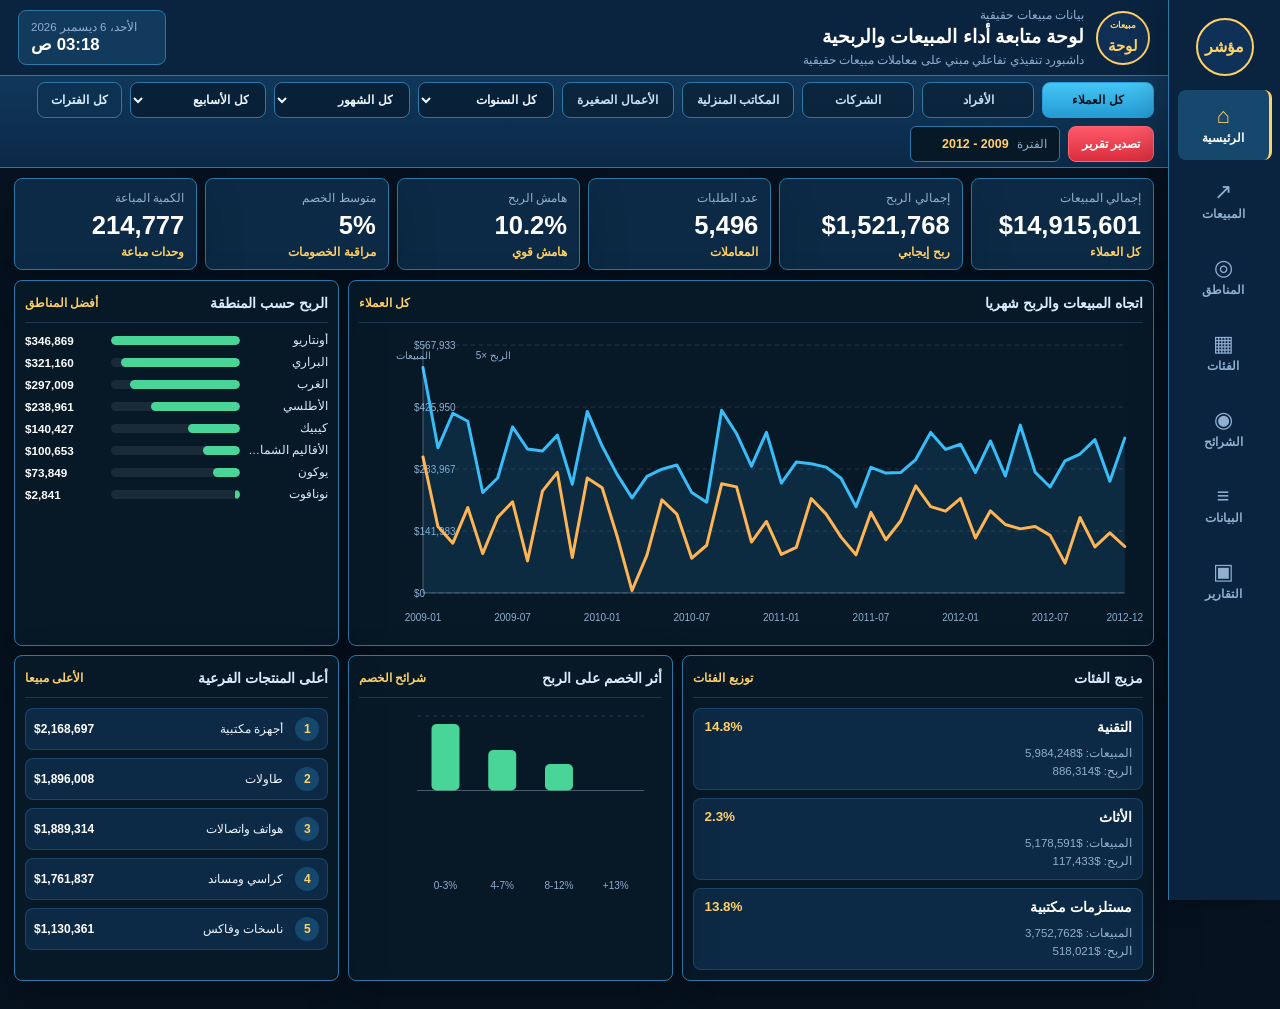
==== web_dashboard/index.html @ dd6aa6f0 "Initial Arabic sales dashboard portfolio" ====
<!doctype html>
<html lang="ar" dir="rtl">
  <head>
    <meta charset="utf-8" />
    <meta name="viewport" content="width=device-width, initial-scale=1" />
    <title>لوحة مبيعات تنفيذية</title>
    <link rel="stylesheet" href="styles.css" />
  </head>
  <body>
    <div class="data-error-message">تعذر تحميل بيانات نموذج المبيعات. يرجى فتح المشروع من رابط الداشبورد أو تشغيله عبر خادم محلي بسيط.</div>
    <aside class="sidebar" aria-label="التنقل">
      <div class="brand-mark">
        <span>مؤشر</span>
      </div>
      <button class="nav-item is-active" data-page="overview" type="button">
        <span class="nav-icon">⌂</span>
        <span>الرئيسية</span>
      </button>
      <button class="nav-item" data-page="sales" type="button">
        <span class="nav-icon">↗</span>
        <span>المبيعات</span>
      </button>
      <button class="nav-item" data-page="regions" type="button">
        <span class="nav-icon">◎</span>
        <span>المناطق</span>
      </button>
      <button class="nav-item" data-page="categories" type="button">
        <span class="nav-icon">▦</span>
        <span>الفئات</span>
      </button>
      <button class="nav-item" data-page="segments" type="button">
        <span class="nav-icon">◉</span>
        <span>الشرائح</span>
      </button>
      <button class="nav-item" data-page="data" type="button">
        <span class="nav-icon">≡</span>
        <span>البيانات</span>
      </button>
      <button class="nav-item" data-page="reports" type="button">
        <span class="nav-icon">▣</span>
        <span>التقارير</span>
      </button>
    </aside>

    <header class="header">
      <div class="identity">
        <div class="seal">
          <span>مبيعات</span>
          <b>لوحة</b>
        </div>
        <div>
          <p>بيانات مبيعات حقيقية</p>
          <h1>لوحة متابعة أداء المبيعات والربحية</h1>
          <small>داشبورد تنفيذي تفاعلي مبني على معاملات مبيعات حقيقية</small>
        </div>
      </div>
      <div class="clock-box">
        <span id="todayLabel">اليوم</span>
        <strong id="clockLabel">--:--</strong>
      </div>
    </header>

    <section class="filter-bar">
      <button class="filter-btn is-active" data-segment="All" type="button">كل العملاء</button>
      <div id="segmentFilters" class="segment-filters"></div>
      <select id="yearFilter" class="time-filter" aria-label="فلتر السنة"></select>
      <select id="monthFilter" class="time-filter" aria-label="فلتر الشهر"></select>
      <select id="weekFilter" class="time-filter" aria-label="فلتر الأسبوع"></select>
      <button id="clearFiltersBtn" class="utility-btn" type="button">كل الفترات</button>
      <button id="exportPdfBtn" class="danger-btn" type="button">تصدير تقرير</button>
      <div class="filter-status">
        <span>الفترة</span>
        <strong id="periodLabel">2009 - 2012</strong>
      </div>
    </section>

    <main class="main">
      <section class="page is-active" data-page-panel="overview">
        <section class="kpi-grid" aria-label="Main KPIs">
          <article class="kpi-card">
            <span>إجمالي المبيعات</span>
            <strong id="salesKpi">$0</strong>
            <small id="salesSub">كل الشرائح</small>
          </article>
          <article class="kpi-card">
            <span>إجمالي الربح</span>
            <strong id="profitKpi">$0</strong>
            <small id="profitSub">الربحية</small>
          </article>
          <article class="kpi-card">
            <span>عدد الطلبات</span>
            <strong id="ordersKpi">0</strong>
            <small>المعاملات</small>
          </article>
          <article class="kpi-card">
            <span>هامش الربح</span>
            <strong id="marginKpi">0%</strong>
            <small id="marginSub">نسبة الربح للمبيعات</small>
          </article>
          <article class="kpi-card">
            <span>متوسط الخصم</span>
            <strong id="discountKpi">0%</strong>
            <small>مراقبة الخصومات</small>
          </article>
          <article class="kpi-card">
            <span>الكمية المباعة</span>
            <strong id="quantityKpi">0</strong>
            <small>وحدات مباعة</small>
          </article>
        </section>

        <section class="dashboard-grid">
          <article class="panel panel-wide">
            <header class="panel-head">
              <h2>اتجاه المبيعات والربح شهريا</h2>
              <span id="activeSegmentLabel">كل العملاء</span>
            </header>
            <svg id="trendChart" class="chart trend-chart" role="img" aria-label="رسم اتجاه المبيعات والربح شهريا"></svg>
          </article>

          <article class="panel">
            <header class="panel-head">
              <h2>الربح حسب المنطقة</h2>
              <span>أفضل المناطق</span>
            </header>
            <div id="regionBars" class="metric-bars"></div>
          </article>

          <article class="panel">
            <header class="panel-head">
              <h2>مزيج الفئات</h2>
              <span>توزيع الفئات</span>
            </header>
            <div id="categoryCards" class="category-cards"></div>
          </article>

          <article class="panel">
            <header class="panel-head">
              <h2>أثر الخصم على الربح</h2>
              <span>شرائح الخصم</span>
            </header>
            <svg id="discountChart" class="chart small-chart" role="img" aria-label="Discount profit chart"></svg>
          </article>

          <article class="panel">
            <header class="panel-head">
              <h2>أعلى المنتجات الفرعية</h2>
              <span>الأعلى مبيعا</span>
            </header>
            <ol id="topSubcategories" class="rank-list"></ol>
          </article>
        </section>
      </section>

      <section class="page" data-page-panel="sales">
        <div class="page-title">
          <h2>تحليل المبيعات</h2>
          <p>مؤشرات شهرية تساعد العميل على رؤية النمو، التذبذب، ومواسم القوة.</p>
        </div>
        <article class="panel panel-full">
          <svg id="salesPageChart" class="chart page-chart" role="img" aria-label="رسم تحليل المبيعات"></svg>
        </article>
      </section>

      <section class="page" data-page-panel="regions">
        <div class="page-title">
          <h2>أداء المناطق</h2>
          <p>مقارنة المبيعات والربح لتحديد المناطق الأعلى قيمة والأكثر احتياجا للتحسين.</p>
        </div>
        <div id="regionTable" class="table-panel"></div>
      </section>

      <section class="page" data-page-panel="categories">
        <div class="page-title">
          <h2>أداء الفئات</h2>
          <p>تحليل الربحية حسب فئات المنتجات الرئيسية.</p>
        </div>
        <div id="categoryTable" class="table-panel"></div>
      </section>

      <section class="page" data-page-panel="segments">
        <div class="page-title">
          <h2>شرائح العملاء</h2>
          <p>اختيار أي شريحة من الفلاتر يغير كل الأرقام والرسوم فوريا.</p>
        </div>
        <div id="segmentCards" class="segment-grid"></div>
      </section>

      <section class="page" data-page-panel="data">
        <div class="page-title">
          <h2>مصدر البيانات</h2>
          <p>الداشبورد مبني على بيانات مبيعات تجزئة حقيقية موجودة داخل مشروع المبيعات.</p>
        </div>
        <article class="panel panel-full data-note">
          <h3>نموذج معرض أعمال</h3>
          <p>هذا النموذج مناسب لطلبات العملاء التي تطلب داشبورد احترافي يعرض المبيعات، الأرباح، المناطق، الفئات، والشرائح. يمكن تحويل نفس التصميم إلى ملف جداول أو لوحة مؤشرات أعمال أو تسليمه كصفحة ويب مستقلة.</p>
          <div class="source-grid">
            <span>مصدر البيانات</span><b>بيانات مبيعات تجزئة حقيقية</b>
            <span>عدد الصفوف</span><b>8,399 معاملة</b>
            <span>الفترة</span><b>2009 - 2012</b>
            <span>الاستخدام</span><b>داشبورد أداء المبيعات</b>
          </div>
        </article>
      </section>

      <section class="page" data-page-panel="reports">
        <div class="reports-toolbar">
          <h2>التقارير</h2>
          <div>
            <button id="reportCsvBtn" class="utility-btn" type="button">تصدير جدول</button>
            <button id="reportJsonBtn" class="utility-btn" type="button">تصدير بيانات</button>
            <button id="reportPdfBtn" class="danger-btn" type="button">تصدير تقرير</button>
          </div>
        </div>
        <section class="report-grid">
          <article class="report-card">
            <div class="report-icon blue">▣</div>
            <h3>تقرير شهري شامل</h3>
            <p>يشمل جميع المؤشرات مع أفضل المناطق والفئات والشرائح.</p>
            <span class="report-status ready">جاهز</span>
            <button class="link-action" data-report="monthly" type="button">اضغط للعرض ←</button>
          </article>
          <article class="report-card">
            <div class="report-icon gold">▤</div>
            <h3>تقرير أسبوعي</h3>
            <p>ملخص الأسبوع المحدد أو كل الأسابيع عند عدم الاختيار.</p>
            <span class="report-status weekly">أسبوعي</span>
            <button class="link-action" data-report="weekly" type="button">اضغط للعرض ←</button>
          </article>
          <article class="report-card">
            <div class="report-icon green">▥</div>
            <h3>مقارنة المناطق</h3>
            <p>مقارنة الأداء بين المناطق حسب المبيعات والربح والهامش.</p>
            <span class="report-status analysis">تحليلي</span>
            <button class="link-action" data-report="regions" type="button">اضغط للعرض ←</button>
          </article>
        </section>
        <article id="reportPreview" class="report-preview"></article>
      </section>
    </main>

    <script src="data/sales_transactions.js"></script>
    <script src="app.js"></script>
  </body>
</html>
---- web_dashboard/styles.css ----
:root {
  color-scheme: dark;
  --sidebar: 112px;
  --header: 76px;
  --filters: 92px;
  --bg: #06121f;
  --navy: #0a2440;
  --navy-2: #113a5c;
  --navy-3: #071827;
  --panel: #0c2a45;
  --panel-2: #16486d;
  --line: #2d78a8;
  --line-soft: rgba(76, 139, 194, 0.28);
  --text: #edf6ff;
  --muted: #8fb0d0;
  --gold: #ffd166;
  --blue: #38bdf8;
  --green: #48d597;
  --red: #ff5d6c;
  --orange: #ffb454;
  --shadow: 0 18px 48px rgba(0, 0, 0, 0.22);
  --accent: #2d9cdb;
}

* {
  box-sizing: border-box;
}

html {
  scroll-behavior: smooth;
}

body {
  margin: 0;
  min-height: 100vh;
  overflow-x: hidden;
  background: var(--bg);
  color: var(--text);
  font-family: "Segoe UI", Tahoma, Arial, sans-serif;
}

.data-error-message {
  display: none;
  position: fixed;
  top: 18px;
  left: 18px;
  z-index: 1000;
  max-width: 420px;
  padding: 14px 16px;
  border: 1px solid #ffb454;
  border-radius: 10px;
  background: #2b1d05;
  color: #ffe0a3;
  box-shadow: var(--shadow);
}

.data-error .data-error-message {
  display: block;
}

button {
  font: inherit;
}

.sidebar {
  position: fixed;
  inset: 0 0 0 auto;
  width: var(--sidebar);
  z-index: 20;
  display: flex;
  flex-direction: column;
  align-items: center;
  gap: 6px;
  padding: 18px 9px;
  background: var(--navy);
  border-left: 1px solid var(--line);
  box-shadow: -12px 0 28px rgba(0, 0, 0, 0.18);
}

.brand-mark {
  width: 58px;
  height: 58px;
  display: grid;
  place-items: center;
  margin-bottom: 8px;
  border: 2px solid var(--gold);
  border-radius: 50%;
  background: #0f3158;
  color: var(--gold);
  font-weight: 800;
  line-height: 1;
}

.brand-mark span {
  display: block;
  font-size: 1rem;
}

.nav-item {
  width: 94px;
  min-height: 70px;
  display: flex;
  flex-direction: column;
  align-items: center;
  justify-content: center;
  gap: 4px;
  border: 0;
  border-right: 3px solid transparent;
  border-radius: 8px;
  background: transparent;
  color: var(--muted);
  cursor: pointer;
  text-align: center;
  transition: background 170ms ease, color 170ms ease, border-color 170ms ease;
}

.nav-item:hover,
.nav-item.is-active {
  background: var(--panel-2);
  color: #fff;
  border-right-color: var(--gold);
}

.nav-item.is-active .nav-icon {
  color: var(--gold);
}

.nav-icon {
  font-size: 1.35rem;
  line-height: 1;
}

.nav-item span:last-child {
  font-size: 0.72rem;
  font-weight: 700;
}

.header {
  position: fixed;
  top: 0;
  right: var(--sidebar);
  left: 0;
  height: var(--header);
  z-index: 15;
  display: flex;
  align-items: center;
  justify-content: space-between;
  gap: 18px;
  padding: 0 18px;
  background: var(--navy);
  border-bottom: 1px solid var(--line);
}

.identity {
  display: flex;
  align-items: center;
  gap: 12px;
}

.seal {
  width: 54px;
  height: 54px;
  display: grid;
  place-items: center;
  border: 2px solid var(--gold);
  border-radius: 50%;
  background: #102f54;
  color: var(--gold);
  text-align: center;
}

.seal span {
  display: block;
  font-size: 0.54rem;
  font-weight: 800;
}

.seal b {
  display: block;
  margin-top: -9px;
  font-size: 0.95rem;
}

.identity p,
.identity small {
  margin: 0;
  color: var(--muted);
  font-size: 0.75rem;
}

.identity h1 {
  margin: 3px 0 2px;
  color: #fff;
  font-size: 1.18rem;
}

.clock-box {
  min-width: 148px;
  padding: 9px 12px;
  border: 1px solid var(--line);
  border-radius: 8px;
  background: var(--navy-2);
  text-align: left;
}

.clock-box span {
  display: block;
  color: var(--muted);
  font-size: 0.72rem;
}

.clock-box strong {
  display: block;
  color: #fff;
  font-size: 1.05rem;
}

.filter-bar {
  position: fixed;
  top: var(--header);
  right: var(--sidebar);
  left: 0;
  height: var(--filters);
  z-index: 14;
  display: flex;
  align-items: center;
  gap: 8px;
  flex-wrap: wrap;
  align-content: center;
  padding: 9px 14px;
  background: linear-gradient(180deg, #10375a 0%, #0b2947 100%);
  border-bottom: 1px solid var(--line);
}

.segment-filters {
  display: flex;
  align-items: center;
  gap: 8px;
  flex-wrap: wrap;
}

.filter-btn {
  min-width: 112px;
  height: 36px;
  padding: 0 14px;
  border: 1px solid var(--line);
  border-radius: 8px;
  background: rgba(7, 24, 39, 0.54);
  color: #c9def2;
  cursor: pointer;
  font-size: 0.76rem;
  font-weight: 700;
}

.filter-btn:hover,
.filter-btn.is-active {
  border-color: var(--accent);
  background: linear-gradient(180deg, #44c6f5, #259bd3);
  color: #04111e;
}

.filter-status {
  margin-right: 0;
  margin-left: auto;
  display: flex;
  align-items: center;
  gap: 8px;
  min-width: 150px;
  height: 36px;
  padding: 0 12px;
  border: 1px solid var(--line);
  border-radius: 6px;
  background: #071827;
}

.filter-status span {
  color: var(--muted);
  font-size: 0.72rem;
}

.filter-status strong {
  color: var(--gold);
  font-size: 0.78rem;
  white-space: nowrap;
}

.filter-bar > .filter-btn[data-segment="All"],
.segment-filters {
  order: 1;
}

.time-filter,
#clearFiltersBtn,
.import-btn,
.danger-btn,
.filter-status {
  order: 2;
}

.time-filter {
  height: 36px;
  min-width: 136px;
  padding: 0 12px;
  border: 1px solid var(--line);
  border-radius: 8px;
  background: #082138;
  color: var(--text);
  font: inherit;
  font-size: 0.76rem;
  font-weight: 700;
}

.utility-btn,
.danger-btn {
  height: 36px;
  display: inline-flex;
  align-items: center;
  justify-content: center;
  gap: 6px;
  padding: 0 13px;
  border: 1px solid var(--line);
  border-radius: 8px;
  background: #0d3150;
  color: #d9ecff;
  cursor: pointer;
  font-size: 0.76rem;
  font-weight: 800;
  text-decoration: none;
}

.utility-btn:hover {
  border-color: var(--blue);
  color: #fff;
}

.danger-btn {
  border-color: #ff6773;
  background: linear-gradient(180deg, #ff5969, #d92d3d);
  color: #fff;
}

.danger-btn:hover {
  background: #ea4144;
}

.import-btn {
  position: relative;
  overflow: hidden;
}

.import-btn input {
  position: absolute;
  inset: 0;
  opacity: 0;
  cursor: pointer;
}

.main {
  margin-right: var(--sidebar);
  padding: calc(var(--header) + var(--filters) + 10px) 14px 28px;
}

.page {
  display: none;
}

.page.is-active {
  display: block;
}

.kpi-grid {
  display: grid;
  grid-template-columns: repeat(6, minmax(0, 1fr));
  gap: 8px;
  margin-bottom: 10px;
}

.kpi-card {
  min-height: 92px;
  padding: 12px 12px 10px;
  border: 1px solid var(--line);
  border-radius: 8px;
  background: var(--panel);
  box-shadow: var(--shadow);
}

.kpi-card span,
.kpi-card small {
  display: block;
  color: var(--muted);
  font-size: 0.72rem;
}

.kpi-card strong {
  display: block;
  margin: 8px 0 6px;
  color: #fff;
  font-size: clamp(1.18rem, 2vw, 1.65rem);
  line-height: 1;
}

.kpi-card small {
  color: var(--gold);
  font-weight: 700;
}

.dashboard-grid {
  display: grid;
  grid-template-columns: 1.45fr 1fr 1fr;
  gap: 9px;
}

.panel {
  min-height: 240px;
  padding: 10px;
  border: 1px solid var(--line);
  border-radius: 8px;
  background: var(--navy-3);
  box-shadow: var(--shadow);
}

.panel-wide {
  grid-column: span 2;
}

.panel-full {
  min-height: 520px;
}

.panel-head {
  display: flex;
  align-items: center;
  justify-content: space-between;
  gap: 12px;
  min-height: 32px;
  padding: 0 0 8px;
  border-bottom: 1px solid var(--line-soft);
}

.panel-head h2 {
  margin: 0;
  color: #d8ecff;
  font-size: 0.9rem;
}

.panel-head span {
  color: var(--gold);
  font-size: 0.72rem;
  font-weight: 800;
}

.chart {
  width: 100%;
  display: block;
}

.trend-chart {
  height: 312px;
}

.small-chart {
  height: 205px;
}

.page-chart {
  height: 500px;
}

.grid-line {
  stroke: rgba(216, 236, 255, 0.15);
  stroke-dasharray: 4 4;
}

.axis {
  stroke: rgba(216, 236, 255, 0.32);
}

.chart-label {
  fill: var(--muted);
  font-size: 10px;
}

.line-sales,
.line-profit {
  fill: none;
  stroke-width: 3;
  stroke-linecap: round;
  stroke-linejoin: round;
}

.line-sales {
  stroke: var(--blue);
}

.line-profit {
  stroke: var(--orange);
}

.area-sales {
  fill: rgba(45, 156, 219, 0.14);
}

.metric-bars {
  display: grid;
  gap: 8px;
  padding-top: 10px;
}

.bar-row {
  display: grid;
  grid-template-columns: minmax(80px, 1fr) 2fr minmax(78px, auto);
  align-items: center;
  gap: 8px;
  color: var(--text);
  font-size: 0.73rem;
}

.bar-row label {
  overflow: hidden;
  color: #d8ecff;
  text-overflow: ellipsis;
  white-space: nowrap;
}

.bar-track {
  height: 9px;
  overflow: hidden;
  border-radius: 999px;
  background: rgba(255, 255, 255, 0.08);
}

.bar-fill {
  display: block;
  height: 100%;
  border-radius: inherit;
  background: var(--bar-color, var(--accent));
}

.bar-row strong {
  color: #fff;
  text-align: left;
}

.category-cards,
.segment-grid {
  display: grid;
  gap: 8px;
  padding-top: 10px;
}

.category-card,
.segment-card {
  padding: 10px;
  border: 1px solid var(--line-soft);
  border-radius: 8px;
  background: var(--panel);
}

.category-card header,
.segment-card header {
  display: flex;
  justify-content: space-between;
  gap: 12px;
  margin-bottom: 8px;
}

.category-card h3,
.segment-card h3 {
  margin: 0;
  color: #fff;
  font-size: 0.86rem;
}

.category-card span,
.segment-card span {
  color: var(--muted);
  font-size: 0.72rem;
}

.category-card b,
.segment-card b {
  color: var(--gold);
  font-size: 0.84rem;
}

.rank-list {
  display: grid;
  gap: 8px;
  margin: 10px 0 0;
  padding: 0;
  list-style: none;
}

.rank-list li {
  display: grid;
  grid-template-columns: 28px 1fr auto;
  align-items: center;
  gap: 8px;
  padding: 8px;
  border: 1px solid var(--line-soft);
  border-radius: 8px;
  background: var(--panel);
  font-size: 0.75rem;
}

.rank-list b {
  display: grid;
  place-items: center;
  width: 24px;
  height: 24px;
  border-radius: 50%;
  background: var(--panel-2);
  color: var(--gold);
}

.rank-list span {
  overflow: hidden;
  text-overflow: ellipsis;
  white-space: nowrap;
}

.rank-list strong {
  color: #fff;
}

.page-title {
  display: flex;
  align-items: center;
  justify-content: space-between;
  gap: 16px;
  margin-bottom: 10px;
  padding: 12px 14px;
  border: 1px solid var(--line);
  border-radius: 8px;
  background: var(--navy-2);
}

.page-title h2 {
  margin: 0;
  color: #fff;
  font-size: 1.1rem;
}

.page-title p {
  margin: 0;
  color: var(--muted);
  font-size: 0.82rem;
}

.table-panel {
  overflow: hidden;
  border: 1px solid var(--line);
  border-radius: 8px;
  background: var(--navy-3);
}

.data-table {
  width: 100%;
  border-collapse: collapse;
  font-size: 0.82rem;
}

.data-table th {
  padding: 10px;
  background: var(--navy);
  color: var(--muted);
  text-align: right;
}

.data-table td {
  padding: 9px 10px;
  border-top: 1px solid var(--line-soft);
  color: var(--text);
}

.data-table tr:hover td {
  background: rgba(45, 156, 219, 0.08);
}

.signal {
  display: inline-flex;
  align-items: center;
  min-width: 72px;
  justify-content: center;
  padding: 3px 8px;
  border-radius: 5px;
  background: rgba(54, 194, 117, 0.16);
  color: #7cf1a9;
  font-weight: 800;
}

.signal.warning {
  background: rgba(242, 157, 56, 0.16);
  color: #ffc371;
}

.signal.risk {
  background: rgba(240, 93, 94, 0.16);
  color: #ff9393;
}

.data-note h3 {
  margin: 0 0 8px;
  color: #fff;
}

.data-note p {
  max-width: 860px;
  margin: 0 0 18px;
  color: var(--muted);
  line-height: 1.75;
}

.source-grid {
  display: grid;
  grid-template-columns: 160px 1fr;
  max-width: 760px;
  overflow: hidden;
  border: 1px solid var(--line);
  border-radius: 8px;
}

.source-grid span,
.source-grid b {
  padding: 12px;
  border-top: 1px solid var(--line-soft);
}

.source-grid span:nth-child(1),
.source-grid b:nth-child(2) {
  border-top: 0;
}

.source-grid span {
  background: var(--navy);
  color: var(--muted);
}

.source-grid b {
  color: #fff;
}

.reports-toolbar {
  display: flex;
  align-items: center;
  justify-content: space-between;
  gap: 16px;
  min-height: 64px;
  margin-bottom: 12px;
  padding: 0 16px;
  border-bottom: 1px solid var(--line);
  background: var(--navy);
}

.reports-toolbar h2 {
  margin: 0;
  color: #fff;
  font-size: 1.28rem;
}

.reports-toolbar > div {
  display: flex;
  gap: 8px;
}

.report-grid {
  display: grid;
  grid-template-columns: repeat(3, minmax(0, 1fr));
  gap: 14px;
  margin-bottom: 14px;
}

.report-card {
  min-height: 126px;
  padding: 15px;
  border: 1px solid var(--line);
  border-radius: 10px;
  background: var(--panel);
}

.report-card h3 {
  margin: 0 0 8px;
  color: #fff;
  font-size: 1rem;
}

.report-card p {
  min-height: 38px;
  margin: 0 0 12px;
  color: var(--muted);
  font-size: 0.83rem;
  line-height: 1.55;
}

.report-icon {
  float: left;
  width: 26px;
  height: 26px;
  display: grid;
  place-items: center;
  border-radius: 6px;
  font-weight: 900;
}

.report-icon.blue {
  color: #58b8ff;
}

.report-icon.gold {
  color: var(--gold);
}

.report-icon.green {
  color: var(--green);
}

.report-status {
  display: inline-flex;
  align-items: center;
  height: 22px;
  padding: 0 8px;
  border-radius: 5px;
  font-size: 0.72rem;
  font-weight: 900;
}

.report-status.ready {
  background: rgba(54, 194, 117, 0.18);
  color: #84f4b3;
}

.report-status.weekly {
  background: rgba(45, 156, 219, 0.16);
  color: #9ed8ff;
}

.report-status.analysis {
  background: rgba(244, 211, 94, 0.16);
  color: var(--gold);
}

.link-action {
  margin-right: 10px;
  border: 0;
  background: transparent;
  color: var(--gold);
  cursor: pointer;
  font-size: 0.82rem;
  font-weight: 900;
}

.report-preview {
  min-height: 360px;
  padding: 18px;
  border: 1px solid var(--line);
  border-radius: 10px;
  background: #fff;
  color: #071a2f;
  direction: rtl;
}

.report-preview h2,
.report-preview h3 {
  margin: 0 0 10px;
  color: #0b2447;
}

.report-preview p {
  color: #35536f;
  line-height: 1.7;
}

.report-preview table {
  width: 100%;
  margin-top: 12px;
  border-collapse: collapse;
  font-size: 0.86rem;
}

.report-preview th {
  background: #0b2447;
  color: #fff;
}

.report-preview th,
.report-preview td {
  padding: 9px;
  border: 1px solid #d6e0ea;
  text-align: right;
}

.report-preview .summary-band {
  display: grid;
  grid-template-columns: repeat(4, 1fr);
  gap: 10px;
  margin: 14px 0;
}

.report-preview .summary-band div {
  padding: 12px;
  border-radius: 8px;
  background: #eef5fb;
}

.report-preview .summary-band span {
  display: block;
  color: #58708a;
  font-size: 0.8rem;
}

.report-preview .summary-band b {
  display: block;
  margin-top: 5px;
  color: #0b2447;
  font-size: 1.12rem;
}

.is-reacting {
  animation: pulse 420ms ease;
}

@keyframes pulse {
  0% {
    transform: translateY(0);
  }
  40% {
    transform: translateY(-2px);
  }
  100% {
    transform: translateY(0);
  }
}

@media (max-width: 1100px) {
  :root {
    --sidebar: 86px;
  }

  .nav-item {
    width: 72px;
  }

  .kpi-grid {
    grid-template-columns: repeat(3, minmax(0, 1fr));
  }

  .dashboard-grid {
    grid-template-columns: 1fr;
  }

  .panel-wide {
    grid-column: auto;
  }
}

@media (max-width: 760px) {
  :root {
    --sidebar: 0px;
    --header: 108px;
    --filters: 86px;
  }

  .sidebar {
    position: fixed;
    inset: auto 0 0 0;
    width: auto;
    height: 72px;
    flex-direction: row;
    justify-content: space-around;
    padding: 6px;
    border-left: 0;
    border-top: 1px solid var(--line);
  }

  .brand-mark {
    display: none;
  }

  .nav-item {
    width: 58px;
    min-height: 56px;
  }

  .nav-item span:last-child {
    font-size: 0.62rem;
  }

  .header {
    right: 0;
    height: var(--header);
    align-items: flex-start;
    flex-direction: column;
    padding: 12px;
  }

  .clock-box {
    display: none;
  }

  .filter-bar {
    right: 0;
    flex-wrap: wrap;
    align-content: center;
    height: var(--filters);
  }

  .main {
    margin-right: 0;
    padding: calc(var(--header) + var(--filters) + 10px) 10px 92px;
  }

  .kpi-grid {
    grid-template-columns: repeat(2, minmax(0, 1fr));
  }

  .page-title {
    align-items: flex-start;
    flex-direction: column;
  }

  .bar-row {
    grid-template-columns: 88px 1fr;
  }

  .bar-row strong {
    grid-column: 2;
  }

  .report-grid {
    grid-template-columns: 1fr;
  }
}

@media print {
  body {
    background: #fff;
  }

  .sidebar,
  .header,
  .filter-bar,
  .reports-toolbar,
  .report-grid {
    display: none !important;
  }

  .main {
    margin: 0;
    padding: 0;
  }

  .page {
    display: none !important;
  }

  .page[data-page-panel="reports"] {
    display: block !important;
  }

  .report-preview {
    min-height: auto;
    border: 0;
    border-radius: 0;
  }
}
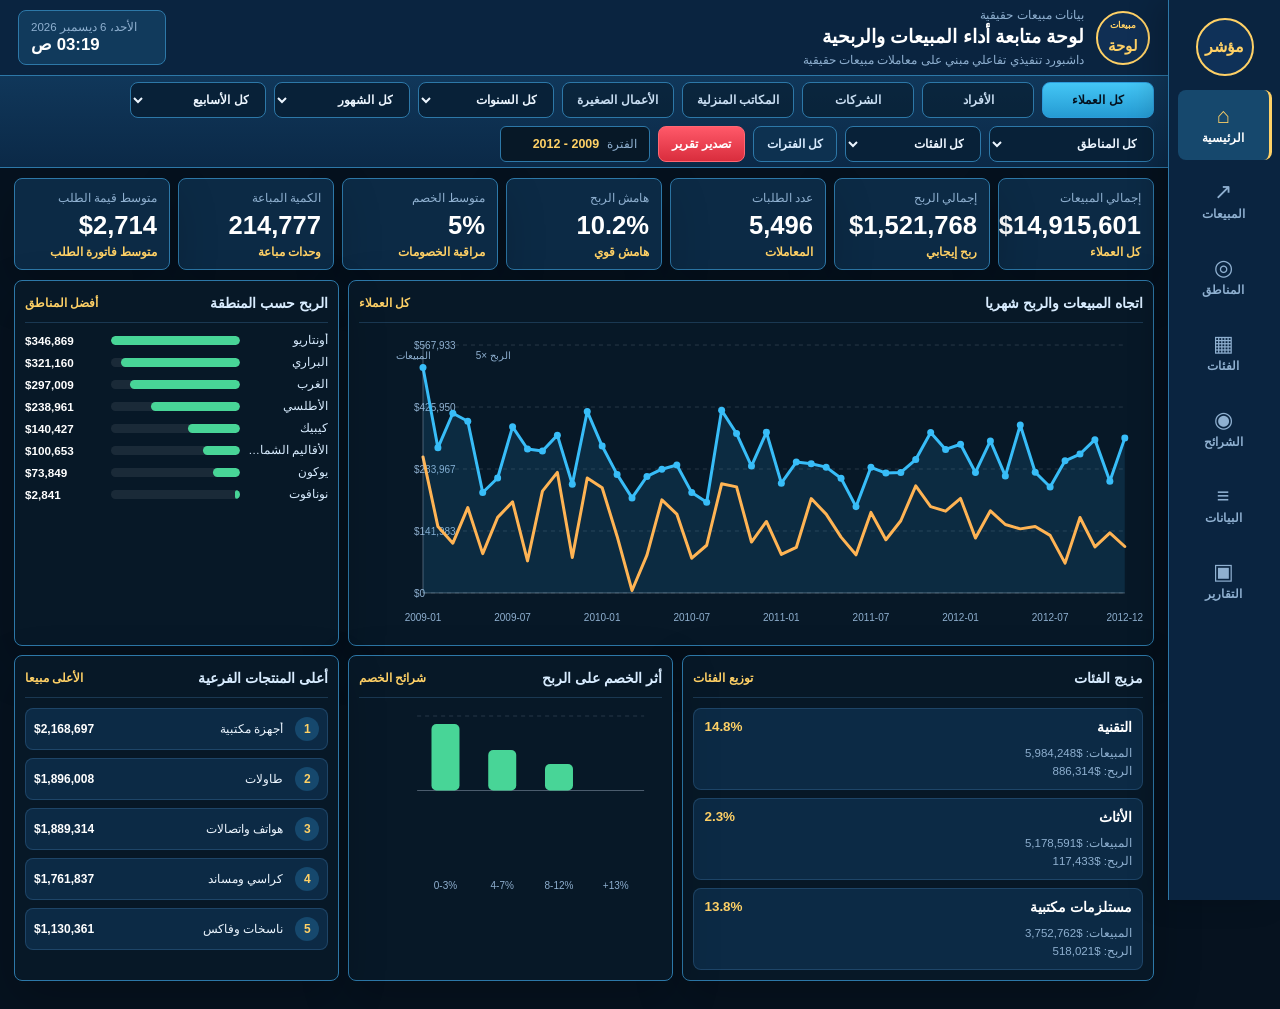
==== commit 4ca59b0c: "Add region/category filters, chart tooltips, and Average Order Value KPI" ====
--- a/web_dashboard/index.html
+++ b/web_dashboard/index.html
@@ -66,6 +66,8 @@
       <select id="yearFilter" class="time-filter" aria-label="فلتر السنة"></select>
       <select id="monthFilter" class="time-filter" aria-label="فلتر الشهر"></select>
       <select id="weekFilter" class="time-filter" aria-label="فلتر الأسبوع"></select>
+      <select id="regionFilter" class="time-filter" aria-label="فلتر المنطقة"></select>
+      <select id="categoryFilter" class="time-filter" aria-label="فلتر الفئة"></select>
       <button id="clearFiltersBtn" class="utility-btn" type="button">كل الفترات</button>
       <button id="exportPdfBtn" class="danger-btn" type="button">تصدير تقرير</button>
       <div class="filter-status">
@@ -106,6 +108,12 @@
             <span>الكمية المباعة</span>
             <strong id="quantityKpi">0</strong>
             <small>وحدات مباعة</small>
+          </article>
+
+          <article class="kpi-card">
+            <span>متوسط قيمة الطلب</span>
+            <strong id="aovKpi">$0</strong>
+            <small>متوسط فاتورة الطلب</small>
           </article>
         </section>
 
@@ -207,8 +215,6 @@
         <div class="reports-toolbar">
           <h2>التقارير</h2>
           <div>
-            <button id="reportCsvBtn" class="utility-btn" type="button">تصدير جدول</button>
-            <button id="reportJsonBtn" class="utility-btn" type="button">تصدير بيانات</button>
             <button id="reportPdfBtn" class="danger-btn" type="button">تصدير تقرير</button>
           </div>
         </div>
@@ -239,6 +245,7 @@
       </section>
     </main>
 
+    <div id="chartTooltip" class="chart-tooltip" role="status" aria-live="polite"></div>
     <script src="data/sales_transactions.js"></script>
     <script src="app.js"></script>
   </body>
--- a/web_dashboard/styles.css
+++ b/web_dashboard/styles.css
@@ -370,7 +370,7 @@
 
 .kpi-grid {
   display: grid;
-  grid-template-columns: repeat(6, minmax(0, 1fr));
+  grid-template-columns: repeat(7, minmax(0, 1fr));
   gap: 8px;
   margin-bottom: 10px;
 }
@@ -929,6 +929,38 @@
   100% {
     transform: translateY(0);
   }
+}
+
+.chart-tooltip {
+  position: fixed;
+  z-index: 60;
+  pointer-events: none;
+  max-width: 250px;
+  padding: 8px 10px;
+  border: 1px solid var(--line);
+  border-radius: 8px;
+  background: rgba(7, 24, 39, 0.96);
+  color: var(--text);
+  font-size: 0.74rem;
+  line-height: 1.55;
+  white-space: pre-line;
+  box-shadow: var(--shadow);
+  opacity: 0;
+  transition: opacity 120ms ease;
+}
+
+.chart-tooltip.is-visible {
+  opacity: 1;
+}
+
+.dot {
+  cursor: pointer;
+  fill: var(--blue);
+  transition: r 120ms ease;
+}
+
+.dot:hover {
+  r: 6;
 }
 
 @media (max-width: 1100px) {
